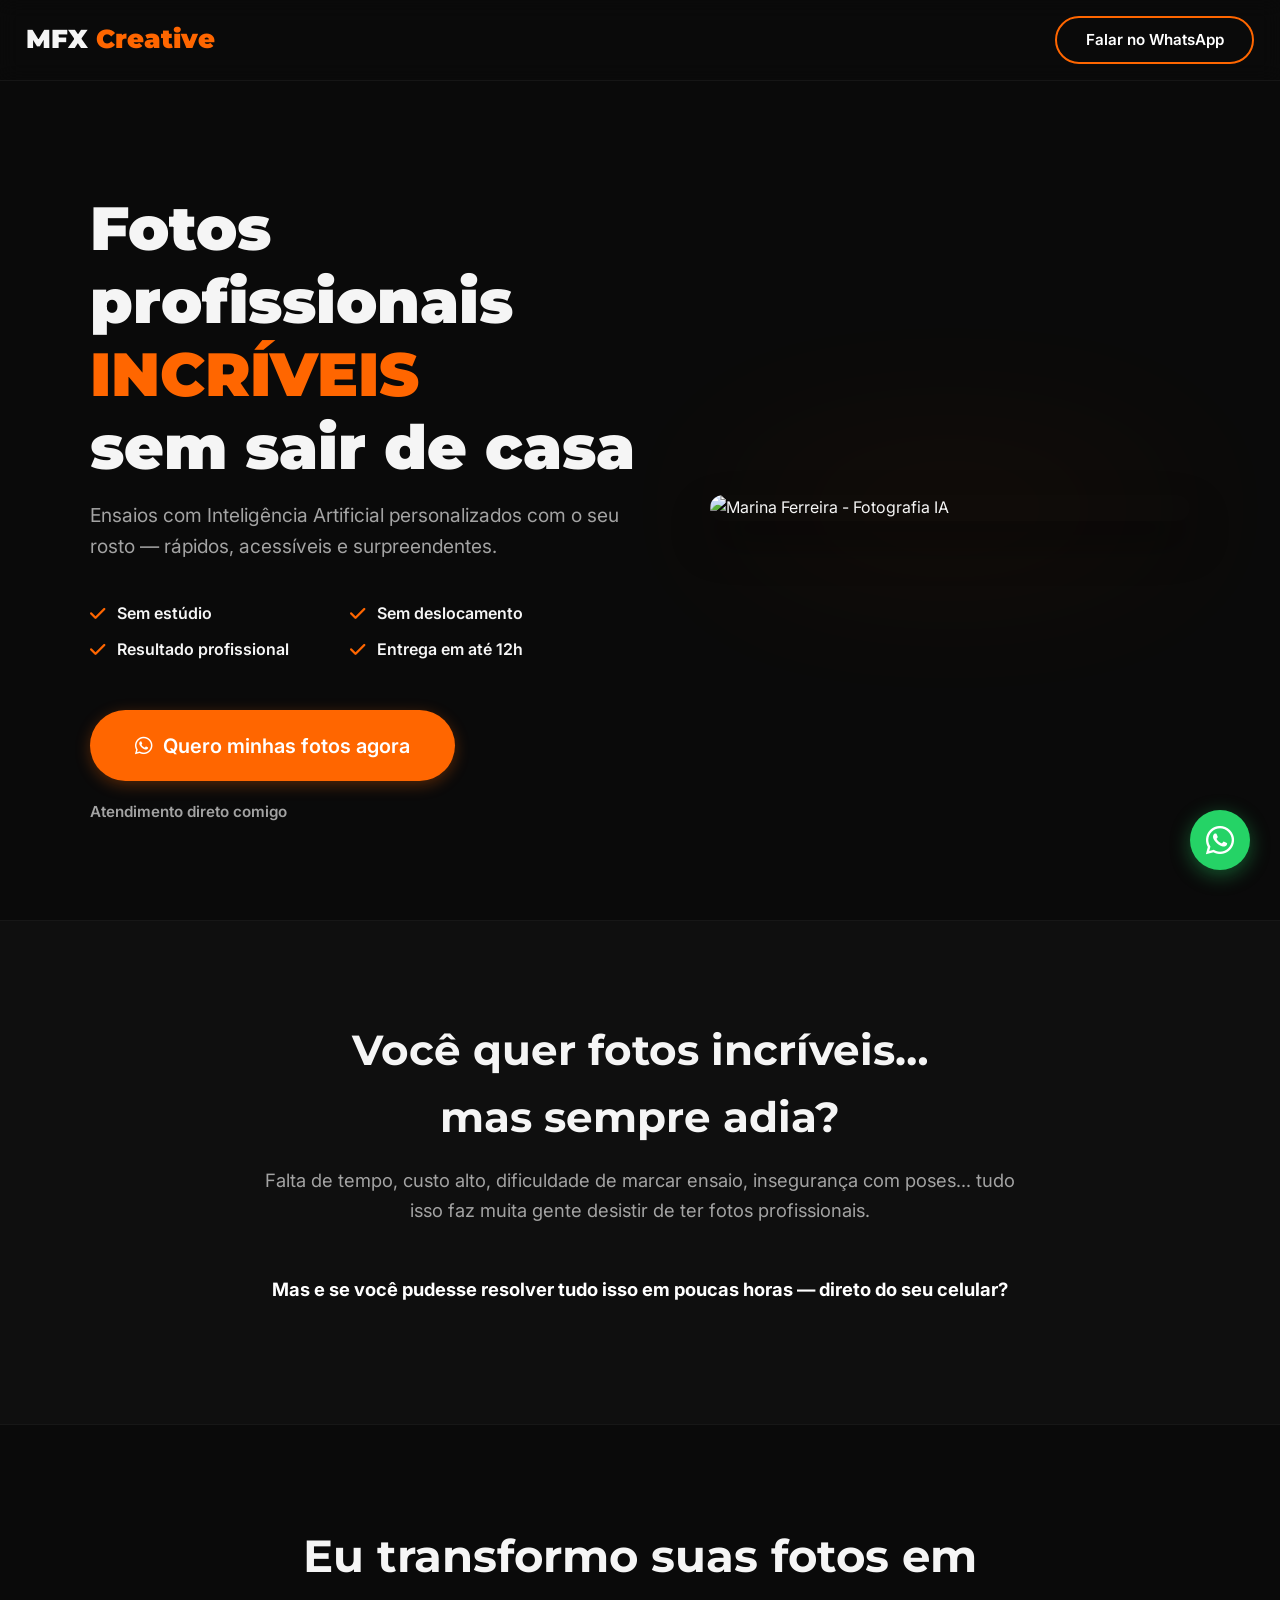
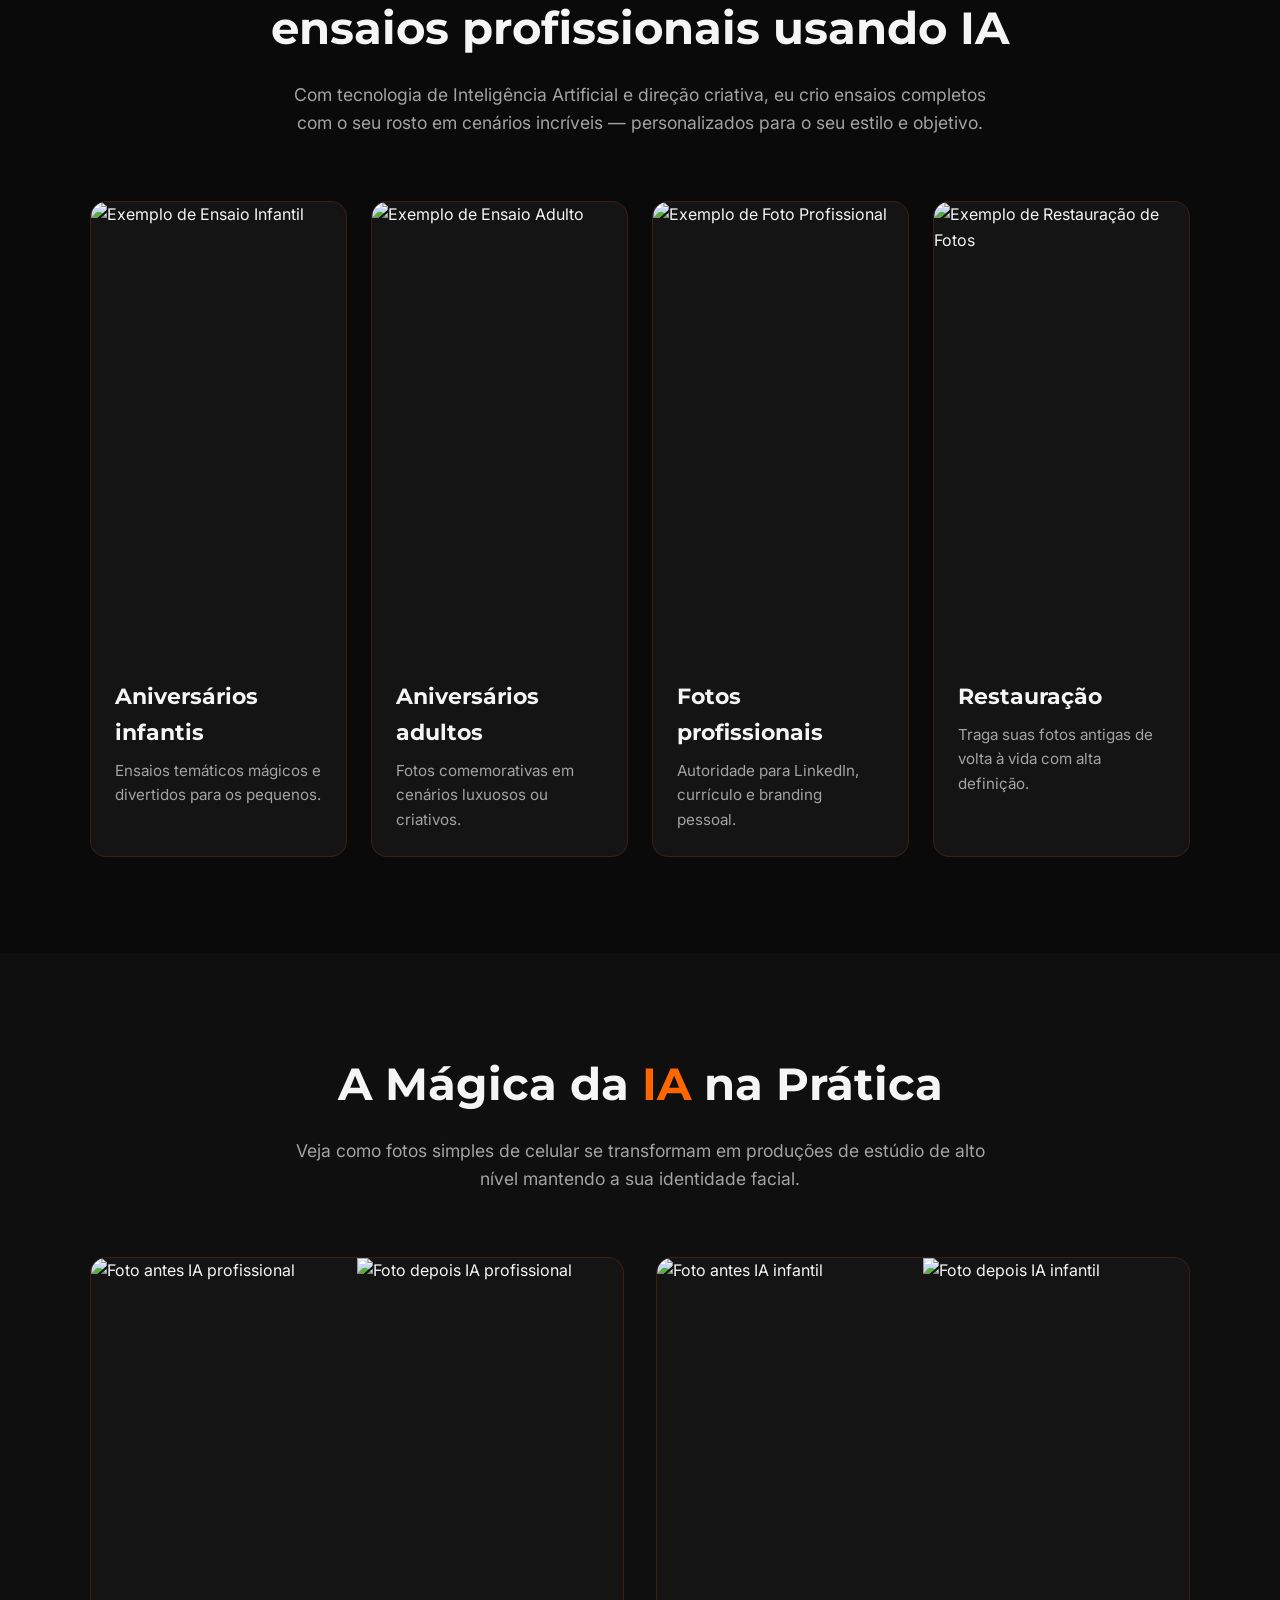
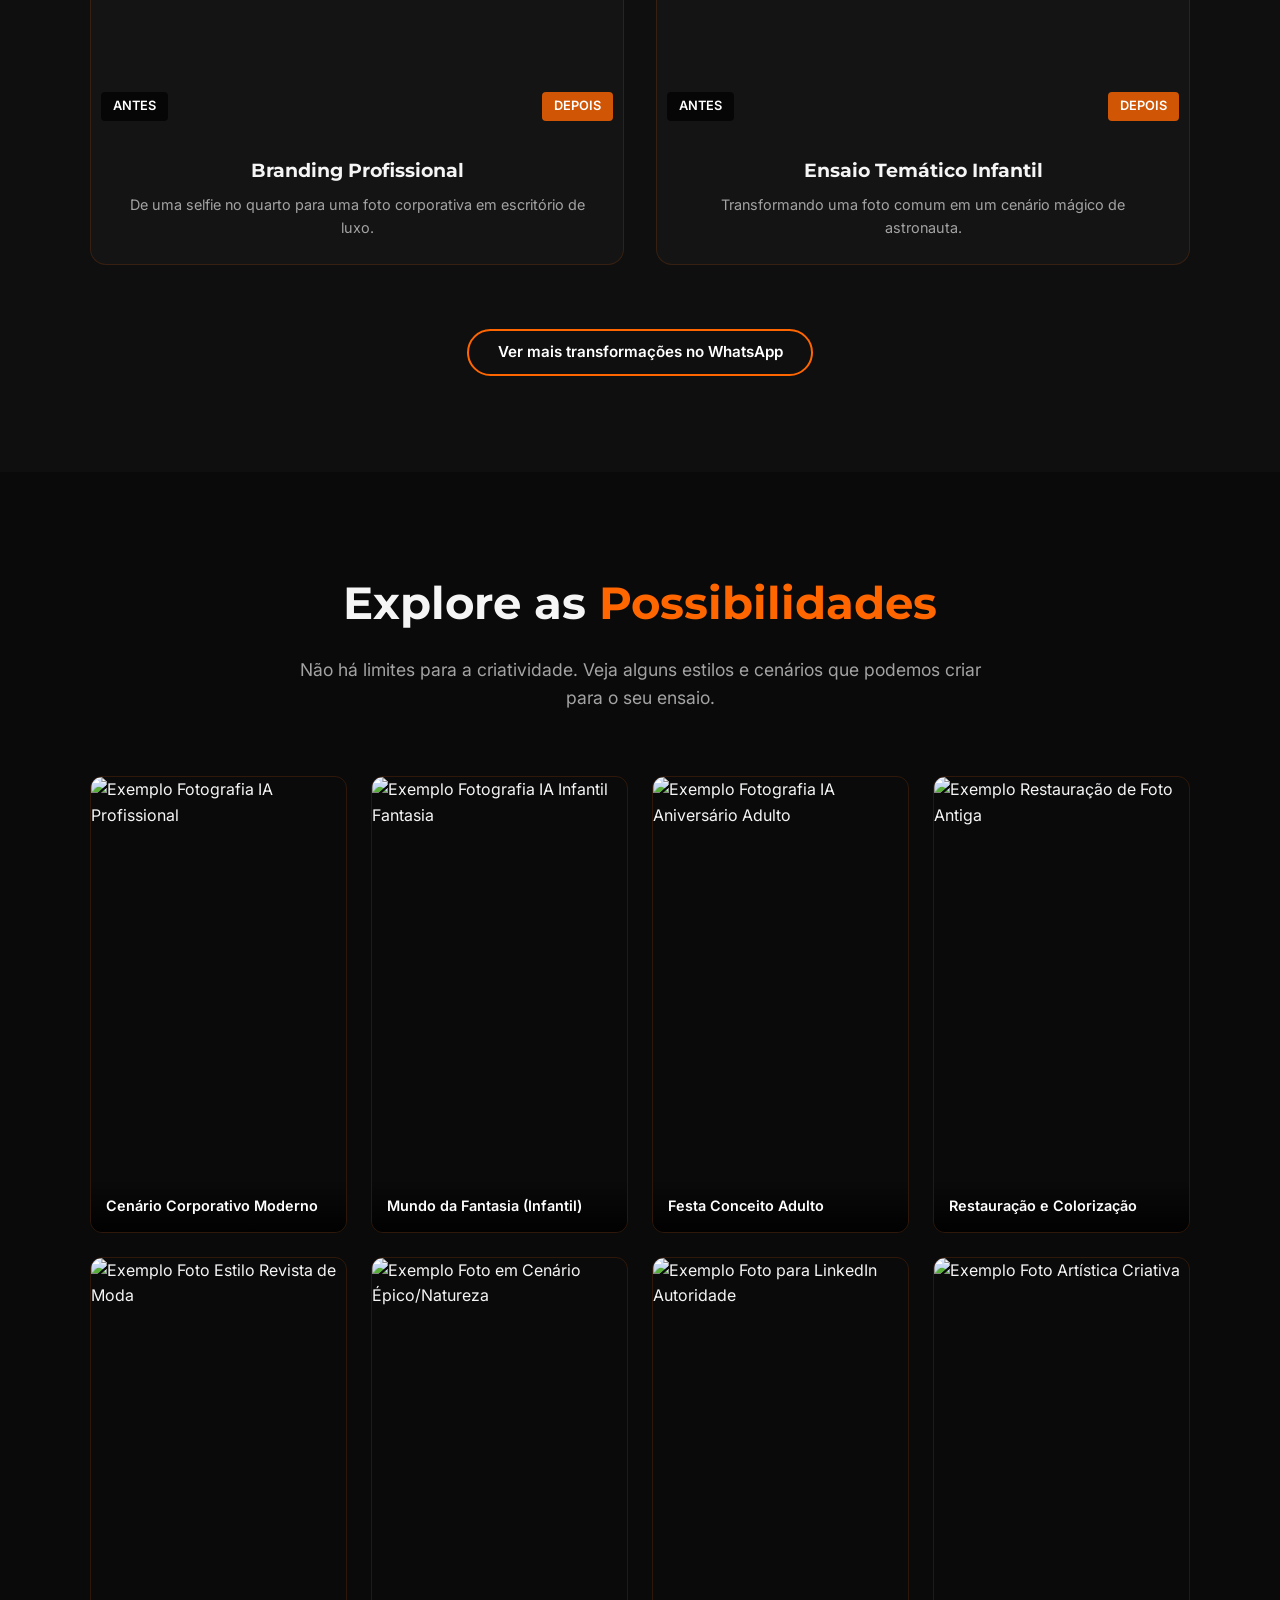
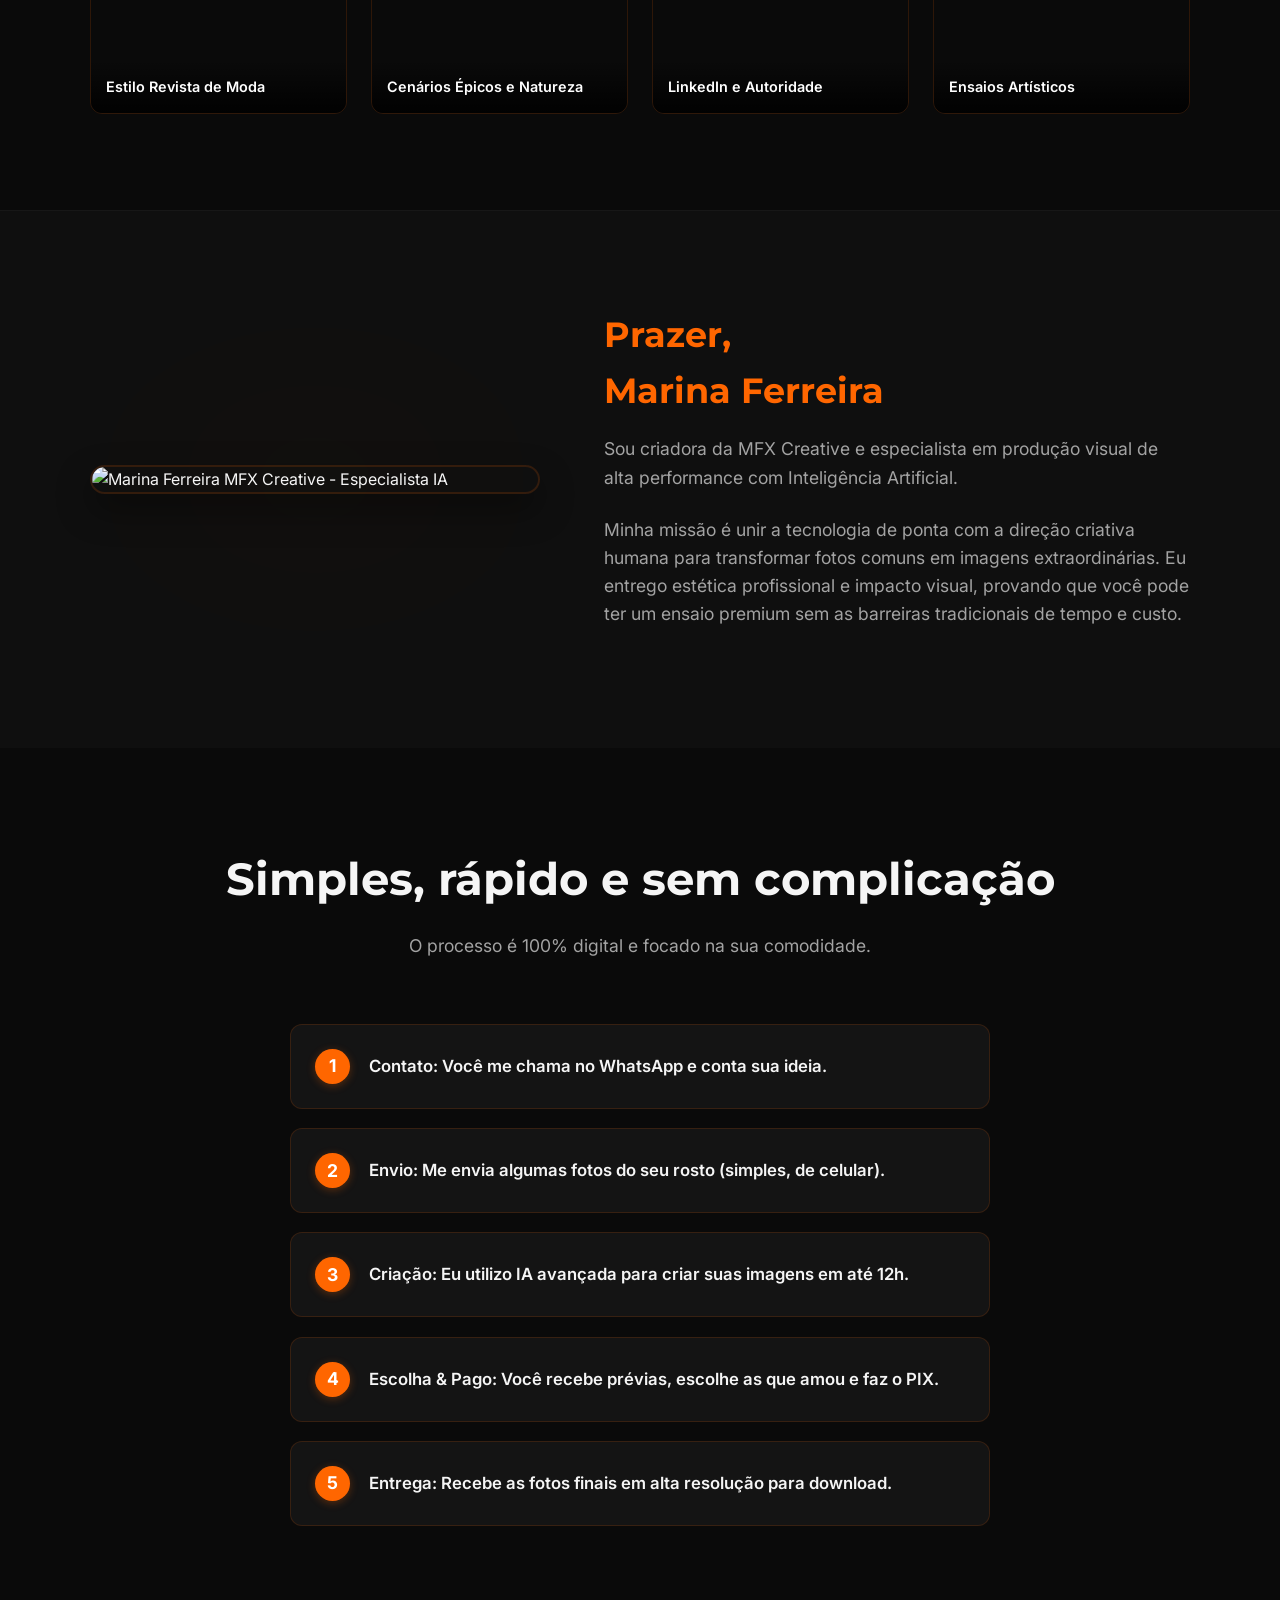
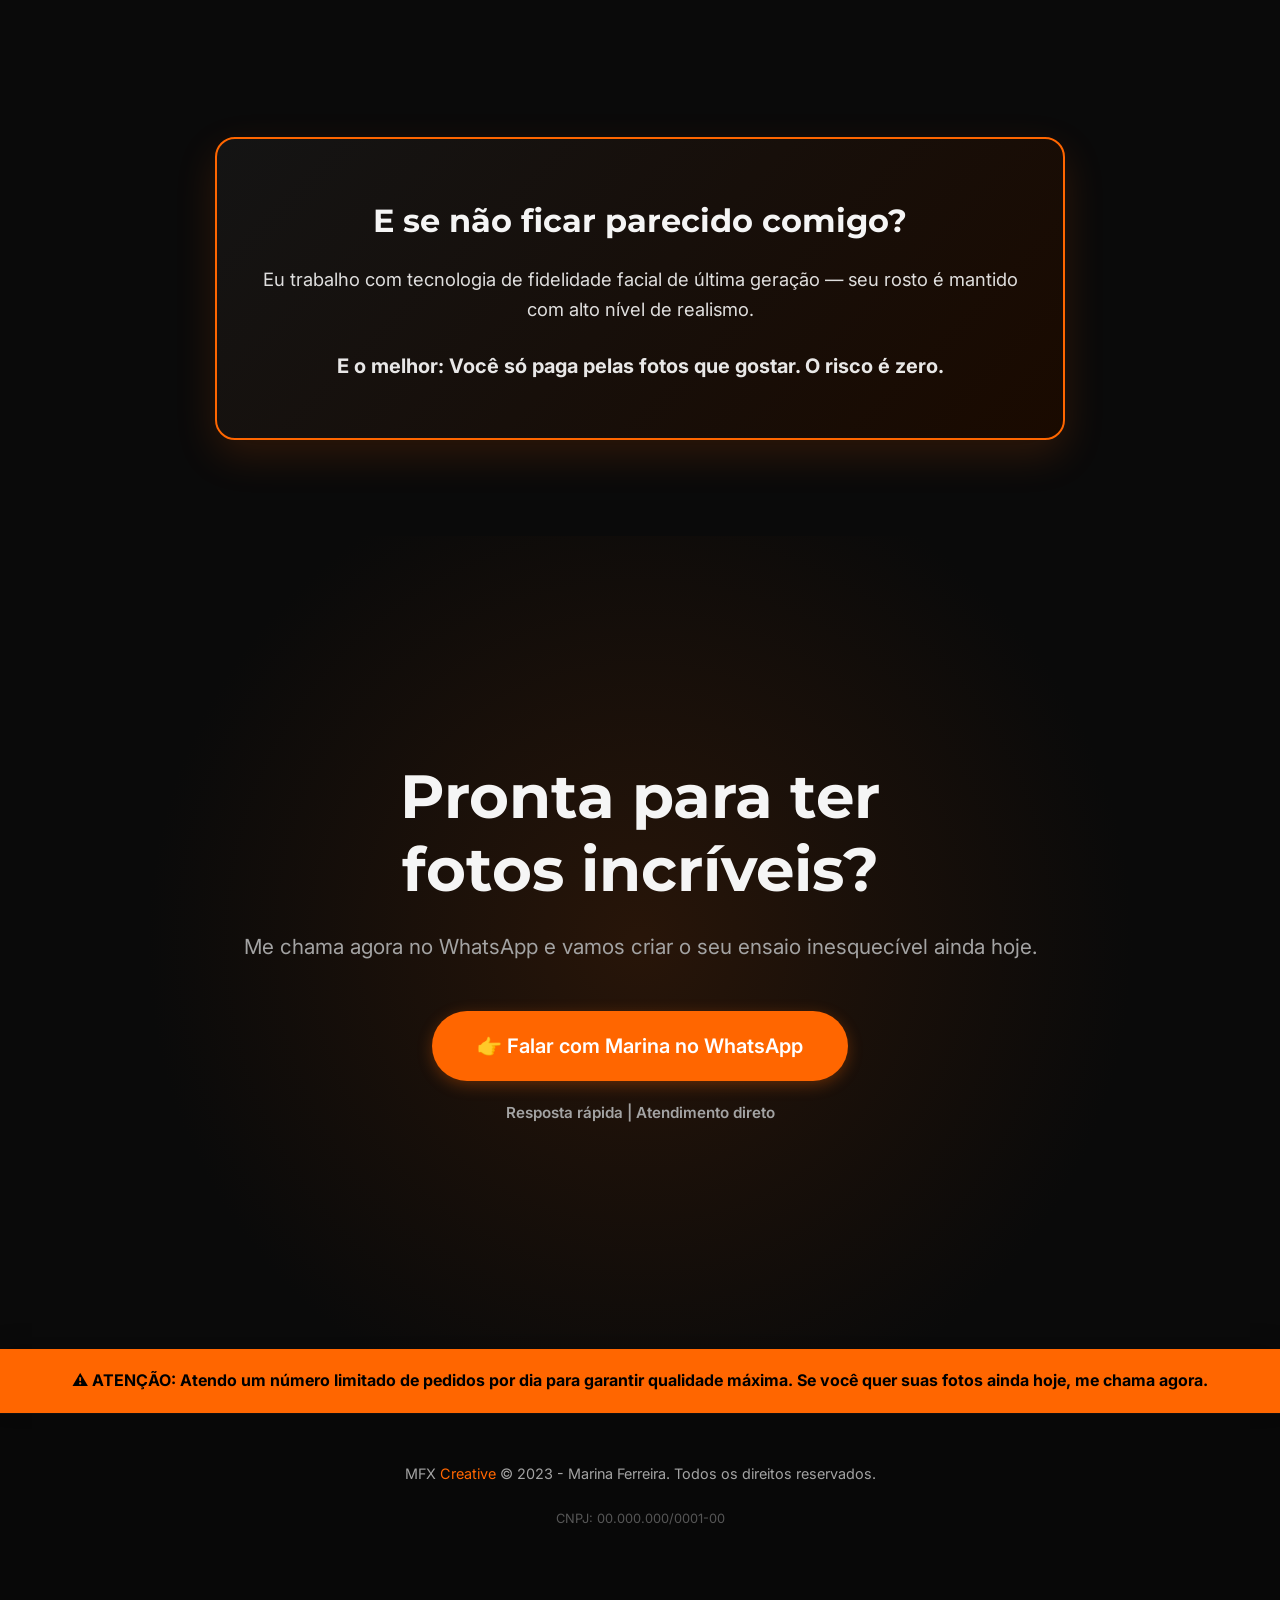
==== index.html @ 7701c1e5 "Primeira versão do site" ====
<!DOCTYPE html>
<html lang="pt-BR">
<head>
    <meta charset="UTF-8">
    <meta name="viewport" content="width=device-width, initial-scale=1.0">
    <title>Fotografia com IA | Marina Ferreira - MFX Creative</title>
    
    <link rel="preconnect" href="https://fonts.googleapis.com">
    <link rel="preconnect" href="https://fonts.gstatic.com" crossorigin>
    <link href="https://fonts.googleapis.com/css2?family=Inter:wght@300;400;600&family=Montserrat:wght@700;900&display=swap" rel="stylesheet">
    
    <link rel="stylesheet" href="https://cdnjs.cloudflare.com/ajax/libs/font-awesome/6.4.0/css/all.min.css">

    <style>
        /* Variáveis de Cores e Estilo */
        :root {
            --bg-dark: #0a0a0a;
            --bg-card: #141414;
            --bg-card-hover: #1f1f1f;
            --accent-orange: #FF6600;
            --accent-hover: #ff8533;
            --text-light: #f5f5f5;
            --text-gray: #a3a3a3;
            --border-color: rgba(255, 102, 0, 0.15);
        }

        /* Reset Básico */
        * { margin: 0; padding: 0; box-sizing: border-box; outline: none; }
        html { scroll-behavior: smooth; }

        body {
            background-color: var(--bg-dark);
            color: var(--text-light);
            font-family: 'Inter', sans-serif;
            line-height: 1.6;
            overflow-x: hidden;
        }

        h1, h2, h3, h4 { font-family: 'Montserrat', sans-serif; margin-bottom: 1rem; font-weight: 700; }
        p { color: var(--text-gray); margin-bottom: 1.5rem; }
        .highlight { color: var(--accent-orange); }

        /* Container padrão */
        .container {
            width: 90%;
            max-width: 1100px;
            margin: 0 auto;
            padding: 5rem 0;
        }

        /* Botões */
        .btn {
            display: inline-flex; align-items: center; justify-content: center; gap: 10px;
            background-color: var(--accent-orange); color: #fff;
            padding: 1rem 2.2rem; border-radius: 50px;
            text-decoration: none; font-weight: 600; font-size: 1.1rem;
            transition: all 0.3s ease;
            box-shadow: 0 4px 15px rgba(255, 102, 0, 0.3);
            border: none; cursor: pointer;
        }

        .btn:hover {
            background-color: var(--accent-hover);
            box-shadow: 0 6px 20px rgba(255, 102, 0, 0.5);
            transform: translateY(-2px);
        }

        .btn-large { font-size: 1.25rem; padding: 1.2rem 2.8rem; width: auto; }

        .btn-outline {
            background-color: transparent; border: 2px solid var(--accent-orange);
            box-shadow: none; padding: 0.6rem 1.8rem; font-size: 0.95rem;
        }

        .btn-outline:hover { background-color: var(--accent-orange); box-shadow: 0 4px 15px rgba(255, 102, 0, 0.3); }

        /* Header / Nav */
        header {
            position: fixed; top: 0; width: 100%;
            background: rgba(10, 10, 10, 0.9); backdrop-filter: blur(10px);
            z-index: 1000; border-bottom: 1px solid rgba(255, 255, 255, 0.05);
        }

        .navbar {
            display: flex; justify-content: space-between; align-items: center;
            padding: 1rem 5%; max-width: 1300px; margin: 0 auto;
        }

        .logo {
            font-family: 'Montserrat', sans-serif; font-weight: 900; font-size: 1.6rem;
            color: var(--text-light); text-decoration: none;
        }

        /* Helper Classes */
        .text-center { text-align: center; }
        .section-title { font-size: 2.2rem; text-align: center; margin-bottom: 1rem; }
        .section-subtitle { text-align: center; max-width: 700px; margin: 0 auto 4rem auto; font-size: 1.1rem; }

        /* ========== Seção 1: Hero ========== */
        .hero {
            padding-top: 10rem; padding-bottom: 8rem;
            display: flex; flex-direction: column; gap: 3rem; align-items: center;
        }

        .hero-text { text-align: center; }
        .hero-text h1 { font-size: 2.8rem; line-height: 1.2; font-weight: 900; }
        .hero-text p { font-size: 1.2rem; margin-bottom: 2.5rem; max-width: 800px; margin-left: auto; margin-right: auto;}

        .hero-bullets {
            list-style: none; margin-bottom: 3rem; text-align: left;
            display: grid; grid-template-columns: repeat(2, 1fr); gap: 10px 20px;
            max-width: 500px; margin-left: auto; margin-right: auto;
        }
        .hero-bullets li { font-weight: 600; font-size: 1rem; color: var(--text-light); display: flex; align-items: center; }
        .hero-bullets i { color: var(--accent-orange); margin-right: 12px; font-size: 1.1rem; }

        .hero-image { position: relative; width: 100%; max-width: 420px; }
        .hero-image .circle-glow {
            position: absolute; top: 50%; left: 50%; transform: translate(-50%, -50%);
            width: 100%; height: 100%; background: var(--accent-orange);
            border-radius: 50%; filter: blur(90px); opacity: 0.25; z-index: -1;
        }
        .hero-image img { width: 100%; border-radius: 24px; display: block; box-shadow: 0 20px 40px rgba(0,0,0,0.4); }

        /* ========== Seção 2: Problema ========== */
        .problem { background-color: #0f0f0f; border-top: 1px solid rgba(255,255,255,0.03); border-bottom: 1px solid rgba(255,255,255,0.03); }
        .problem-content { max-width: 750px; text-align: center; margin: 0 auto; }
        .problem h2 { font-size: 2.2rem; }
        .problem p { font-size: 1.15rem; color: var(--text-gray); }

        /* ========== Seção 3: Solução (Grid de Serviços COM FOTOS 9:16) ========== */
        .services-grid { display: grid; grid-template-columns: 1fr; gap: 1.5rem; }
        .card {
            background-color: var(--bg-card); border-radius: 16px;
            border: 1px solid var(--border-color); transition: all 0.3s ease;
            overflow: hidden; 
            display: flex; flex-direction: column; text-align: left;
        }
        .card:hover { border-color: var(--accent-orange); transform: translateY(-5px); background-color: var(--bg-card-hover); box-shadow: 0 10px 30px rgba(0,0,0,0.5); }
        
        /* AQUI FOI APLICADO O 9:16 NA SEÇÃO DE SERVIÇOS */
        .card-img { width: 100%; aspect-ratio: 9 / 16; overflow: hidden; }
        .card-img img { width: 100%; height: 100%; object-fit: cover; transition: transform 0.4s ease; display: block; }
        .card:hover .card-img img { transform: scale(1.05); } 
        
        .card-content { padding: 1.5rem; flex-grow: 1; display: flex; flex-direction: column; }
        .card-content h3 { font-size: 1.4rem; margin-bottom: 0.5rem; }
        .card-content p { font-size: 0.95rem; margin-bottom: 0; color: var(--text-gray); }

        /* ========== NOVA DOBRA: Antes e Depois (Transformações) ========== */
        .transformations { background-color: #0f0f0f; }
        .comparison-container {
            display: grid; grid-template-columns: 1fr; gap: 2rem; margin-bottom: 4rem;
        }
        .comparison-item {
            background: var(--bg-card); border-radius: 16px; border: 1px solid var(--border-color);
            overflow: hidden; display: flex; flex-direction: column;
        }
        .comparison-images { display: flex; width: 100%; position: relative; }
        
        /* AQUI FOI APLICADO O 9:16 NO ANTES E DEPOIS */
        .comp-img { width: 50%; position: relative; overflow: hidden; aspect-ratio: 9 / 16; }
        .comp-img img { width: 100%; height: 100%; display: block; object-fit: cover; }
        
        .comp-label {
            position: absolute; bottom: 10px; padding: 4px 12px;
            background: rgba(0,0,0,0.7); color: #fff; font-size: 0.8rem;
            font-weight: 600; border-radius: 4px; text-transform: uppercase;
        }
        .before-label { left: 10px; }
        .after-label { right: 10px; background: rgba(255, 102, 0, 0.8); }
        
        .comparison-text { padding: 1.5rem; text-align: center; }
        .comparison-text h4 { font-size: 1.2rem; margin-bottom: 0.5rem; color: var(--text-light); }
        .comparison-text p { font-size: 0.9rem; margin-bottom: 0; color: var(--text-gray); }

        /* ========== NOVA DOBRA: Galeria de Exemplos ========== */
        .gallery-grid {
            display: grid; grid-template-columns: repeat(2, 1fr); gap: 1rem;
        }
        /* AQUI FOI APLICADO O 9:16 NA GALERIA (TROQUEI DE 1/1 PARA 9/16) */
        .gallery-item {
            position: relative; border-radius: 12px; overflow: hidden;
            aspect-ratio: 9 / 16; border: 1px solid var(--border-color);
            cursor: pointer; transition: transform 0.3s ease;
        }
        .gallery-item:hover { transform: scale(1.03); z-index: 2; box-shadow: 0 10px 30px rgba(0,0,0,0.5); }
        .gallery-item img { width: 100%; height: 100%; object-fit: cover; transition: filter 0.3s ease; }
        .gallery-item:hover img { filter: brightness(1.1); }
        
        .gallery-desc {
            position: absolute; bottom: 0; left: 0; width: 100%;
            padding: 15px; background: linear-gradient(to top, rgba(0,0,0,0.9), transparent);
            color: #fff; font-size: 0.9rem; font-weight: 600;
        }

        /* ========== Seção 4: Apresentação (SOBRE) MODIFICADA ========== */
        .about { background-color: #0f0f0f; border-top: 1px solid rgba(255,255,255,0.03); }
        .about-content {
            display: flex; flex-direction: column; gap: 3rem; align-items: center;
        }
        .about-image { position: relative; width: 100%; max-width: 450px; }
        
        .about-image img {
            width: 100%; border-radius: 20px; display: block;
            border: 2px solid var(--border-color);
            box-shadow: 0 15px 35px rgba(0,0,0,0.4);
        }
        
        .about-image::after {
            content: ''; position: absolute; top: 50%; left: 50%; transform: translate(-50%, -50%);
            width: 80%; height: 80%; background: var(--accent-orange);
            border-radius: 50%; filter: blur(100px); opacity: 0.15; z-index: -1;
        }

        .about-text { text-align: center; }
        .about-text h2 { color: var(--accent-orange); font-size: 2.2rem; }
        .about-text p { font-size: 1.1rem; }

        /* ========== Seção 5: Como Funciona ========== */
        .steps { list-style: none; margin-top: 2rem; max-width: 700px; margin-left: auto; margin-right: auto; text-align: left;}
        .steps li {
            background-color: var(--bg-card); margin-bottom: 1.2rem; padding: 1.5rem;
            border-radius: 12px; display: flex; align-items: center; gap: 1.2rem;
            font-weight: 600; font-size: 1.05rem; border: 1px solid var(--border-color);
            transition: transform 0.2s ease;
        }
        .steps li:hover { transform: translateX(5px); border-color: rgba(255,102,0,0.3); }
        .steps li span {
            background: var(--accent-orange); color: white;
            width: 35px; height: 35px; min-width: 35px; display: flex; align-items: center; justify-content: center;
            border-radius: 50%; font-weight: bold; font-size: 1.1rem; box-shadow: 0 2px 8px rgba(255,102,0,0.3);
        }

        /* ========== Seção 6: Quebra de Objeção ========== */
        .guarantee-wrapper { padding: 2rem 0; }
        .guarantee {
            background: linear-gradient(135deg, var(--bg-card) 0%, #1a0a00 100%);
            border: 2px solid var(--accent-orange); padding: 3.5rem 2.5rem;
            border-radius: 20px; text-align: center; max-width: 850px; margin: 0 auto;
            box-shadow: 0 15px 40px rgba(255, 102, 0, 0.15);
        }
        .guarantee h3 { font-size: 2rem; margin-bottom: 1.2rem; }
        .guarantee p { font-size: 1.15rem; color: var(--text-light); opacity: 0.9; margin-bottom: 0; }

        /* ========== Seção 7: CTA Final ========== */
        .final-cta {
            text-align: center; padding: 8rem 0;
            background: radial-gradient(circle at center, rgba(255,102,0,0.12) 0%, var(--bg-dark) 65%);
        }
        .final-cta h2 { font-size: 3rem; line-height: 1.2; margin-bottom: 1.5rem; }
        .final-cta p { font-size: 1.3rem; margin-bottom: 3rem; color: var(--text-gray); }
        .subtext-cta { display: block; margin-top: 1.2rem; color: var(--text-gray); font-size: 0.95rem; font-weight: 600; }

        /* ========== Seção 8: Urgência ========== */
        .urgency {
            background-color: var(--accent-orange); color: #000;
            text-align: center; padding: 1.2rem; font-weight: 700; font-size: 1rem;
            position: relative; z-index: 10; box-shadow: 0 -5px 20px rgba(0,0,0,0.2);
        }

        /* ========== Footer ========== */
        footer {
            text-align: center; padding: 3rem; color: var(--text-gray);
            font-size: 0.9rem; border-top: 1px solid rgba(255,255,255,0.03);
            background-color: #080808;
        }

        /* ========== WhatsApp Flutuante ========== */
        .whatsapp-float {
            position: fixed; width: 60px; height: 60px; bottom: 30px; right: 30px;
            background-color: #25d366; color: #FFF; border-radius: 50px;
            text-align: center; font-size: 32px; box-shadow: 0 5px 20px rgba(37, 211, 102, 0.4);
            z-index: 999; display: flex; align-items: center; justify-content: center;
            text-decoration: none; transition: all 0.3s ease;
        }
        .whatsapp-float:hover { transform: scale(1.1) rotate(5deg); background-color: #22bf5b; }

        /* ========== Animações (Scroll) ========== */
        .fade-in { opacity: 0; transform: translateY(30px); transition: opacity 0.8s ease, transform 0.8s ease; }
        .fade-in.visible { opacity: 1; transform: translateY(0); }

        /* ==============================
           RESPONSIVIDADE (MEDIA QUERIES)
           ============================== */
        
        @media (min-width: 768px) {
            .container { padding: 6rem 0; }
            .section-title { font-size: 2.8rem; }
            .hero { flex-direction: row; text-align: left; gap: 4rem; padding-top: 12rem; }
            .hero-text { text-align: left; flex: 1; }
            .hero-text h1 { font-size: 3.8rem; }
            .hero-bullets { margin-left: 0; justify-content: flex-start; }
            .hero-image { flex: 1; max-width: 480px; }
            .problem h2 { font-size: 2.6rem; }
            
            /* Grid ajusta para não ficar gigante no desktop */
            .services-grid { grid-template-columns: repeat(2, 1fr); gap: 2rem; }
            .comparison-container { grid-template-columns: repeat(2, 1fr); }
            
            .gallery-grid { grid-template-columns: repeat(4, 1fr); gap: 1.5rem; }
            .about-content { flex-direction: row; text-align: left; gap: 4rem; }
            .about-image { flex: 1; }
            .about-text { flex: 1.2; text-align: left;}
            .final-cta h2 { font-size: 3.8rem; }
        }

        @media (min-width: 1024px) {
            .navbar { padding: 1rem 2%; }
            .services-grid { grid-template-columns: repeat(4, 1fr); gap: 1.5rem; }
        }
    </style>
</head>
<body>

    <header>
        <div class="navbar">
            <a href="#" class="logo">MFX <span class="highlight">Creative</span></a>
            <a href="https://wa.me/5534984187265?text=Oi%20Marina,%20vi%20sua%20página%20e%20quero%20saber%20mais%20sobre%20as%20fotos%20com%20IA!" target="_blank" class="btn btn-outline">Falar no WhatsApp</a>
        </div>
    </header>

    <section class="container hero fade-in">
        <div class="hero-text">
            <h1>Fotos profissionais <span class="highlight">INCRÍVEIS</span><br> sem sair de casa</h1>
            <p>Ensaios com Inteligência Artificial personalizados com o seu rosto — rápidos, acessíveis e surpreendentes.</p>
            <ul class="hero-bullets">
                <li><i class="fa-solid fa-check"></i> Sem estúdio</li>
                <li><i class="fa-solid fa-check"></i> Sem deslocamento</li>
                <li><i class="fa-solid fa-check"></i> Resultado profissional</li>
                <li><i class="fa-solid fa-check"></i> Entrega em até 12h</li>
            </ul>
            <a href="https://wa.me/5534984187265?text=Oi%20Marina,%20vi%20sua%20página%20e%20quero%20minhas%20fotos%20agora!" target="_blank" class="btn btn-large btn-hero">
                <i class="fa-brands fa-whatsapp"></i> Quero minhas fotos agora
            </a>
            <span class="subtext-cta">Atendimento direto comigo</span>
        </div>
        <div class="hero-image">
            <div class="circle-glow"></div>
            <img src="C:\Users\mafer\OneDrive\Documentos\mfxcreativee\assets\images\hf_20260305_194052_c094a9b4-3aef-4dd9-8b37-e10cc59bb0af.png" alt="Marina Ferreira - Fotografia IA">
        </div>
    </section>

    <section class="problem">
        <div class="container problem-content fade-in">
            <h2>Você quer fotos incríveis…<br> mas sempre adia?</h2>
            <p>Falta de tempo, custo alto, dificuldade de marcar ensaio, insegurança com poses… tudo isso faz muita gente desistir de ter fotos profissionais.</p>
            <br>
            <p><strong style="color: white;">Mas e se você pudesse resolver tudo isso em poucas horas — direto do seu celular?</strong></p>
        </div>
    </section>

    <section class="container fade-in text-center">
        <h2 class="section-title">Eu transformo suas fotos em<br> ensaios profissionais usando IA</h2>
        <p class="section-subtitle">Com tecnologia de Inteligência Artificial e direção criativa, eu crio ensaios completos com o seu rosto em cenários incríveis — personalizados para o seu estilo e objetivo.</p>
        
        <div class="services-grid">
            <div class="card">
                <div class="card-img">
                    <img src="C:\Users\mafer\OneDrive\Documentos\mfxcreativee\assets\images\hf_20260223_162113_4d4a3b14-ebbf-4306-a676-aa3a521dc9c4.jpeg" alt="Exemplo de Ensaio Infantil">
                </div>
                <div class="card-content">
                    <h3>Aniversários infantis</h3>
                    <p>Ensaios temáticos mágicos e divertidos para os pequenos.</p>
                </div>
            </div>
            
            <div class="card">
                <div class="card-img">
                    <img src="C:\Users\mafer\OneDrive\Documentos\mfxcreativee\assets\images\hf_20260216_131849_d8bd5e26-fa68-4cb7-95e1-bcc71e66e600.png" alt="Exemplo de Ensaio Adulto">
                </div>
                <div class="card-content">
                    <h3>Aniversários adultos</h3>
                    <p>Fotos comemorativas em cenários luxuosos ou criativos.</p>
                </div>
            </div>

            <div class="card">
                <div class="card-img">
                    <img src="C:\Users\mafer\OneDrive\Documentos\mfxcreativeezassets\images\25809778-03b2-459e-aba7-792c5b0d0d1b.png" alt="Exemplo de Foto Profissional">
                </div>
                <div class="card-content">
                    <h3>Fotos profissionais</h3>
                    <p>Autoridade para LinkedIn, currículo e branding pessoal.</p>
                </div>
            </div>

            <div class="card">
                <div class="card-img">
                    <img src="C:\Users\mafer\OneDrive\Documentos\mfxcreativee\assets\images\hf_20260328_134653_4864f538-4b69-4f98-b456-41b30728576b.png" alt="Exemplo de Restauração de Fotos">
                </div>
                <div class="card-content">
                    <h3>Restauração</h3>
                    <p>Traga suas fotos antigas de volta à vida com alta definição.</p>
                </div>
            </div>
        </div>
    </section>

    <section class="transformations">
        <div class="container fade-in">
            <h2 class="section-title">A Mágica da <span class="highlight">IA</span> na Prática</h2>
            <p class="section-subtitle">Veja como fotos simples de celular se transformam em produções de estúdio de alto nível mantendo a sua identidade facial.</p>

            <div class="comparison-container">
                <div class="comparison-item">
                    <div class="comparison-images">
                        <div class="comp-img">
                            <img src="C:\Users\mafer\OneDrive\Documentos\mfxcreativee\assets\images\WhatsApp Image 2026-01-06 at 09.33.51.jpeg" alt="Foto antes IA profissional">
                            <span class="comp-label before-label">Antes</span>
                        </div>
                        <div class="comp-img">
                            <img src="C:\Users\mafer\OneDrive\Documentos\mfxcreativee\assets\images\ChatGPT Image 6_02_2026, 18_31_14.png" alt="Foto depois IA profissional">
                            <span class="comp-label after-label">Depois</span>
                        </div>
                    </div>
                    <div class="comparison-text">
                        <h4>Branding Profissional</h4>
                        <p>De uma selfie no quarto para uma foto corporativa em escritório de luxo.</p>
                    </div>
                </div>

                <div class="comparison-item">
                    <div class="comparison-images">
                        <div class="comp-img">
                            <img src="C:\Users\mafer\OneDrive\Documentos\mfxcreativee\assets\images\WhatsApp Image 2026-02-25 at 11.29.25.jpeg" alt="Foto antes IA infantil">
                            <span class="comp-label before-label">Antes</span>
                        </div>
                        <div class="comp-img">
                            <img src="C:\Users\mafer\OneDrive\Documentos\mfxcreativee\assets\images\hf_20260225_133921_de5cf813-29a9-4da1-9fbc-3dfb66c0d5e5.jpeg" alt="Foto depois IA infantil">
                            <span class="comp-label after-label">Depois</span>
                        </div>
                    </div>
                    <div class="comparison-text">
                        <h4>Ensaio Temático Infantil</h4>
                        <p>Transformando uma foto comum em um cenário mágico de astronauta.</p>
                    </div>
                </div>
            </div>

            <div class="text-center">
                <a href="https://wa.me/5534984187265?text=Oi%20Marina,%20quero%20ver%20mais%20exemplos!" target="_blank" class="btn btn-outline">
                    Ver mais transformações no WhatsApp
                </a>
            </div>
        </div>
    </section>

    <section class="gallery">
        <div class="container fade-in">
            <h2 class="section-title">Explore as <span class="highlight">Possibilidades</span></h2>
            <p class="section-subtitle">Não há limites para a criatividade. Veja alguns estilos e cenários que podemos criar para o seu ensaio.</p>

            <div class="gallery-grid">
                <div class="gallery-item">
                    <img src="C:\Users\mafer\OneDrive\Documentos\mfxcreativee\assets\images\hf_20260211_210024_9b13fa86-46ad-4605-a826-61de135894a2.jpeg" alt="Exemplo Fotografia IA Profissional">
                    <div class="gallery-desc">Cenário Corporativo Moderno</div>
                </div>
                <div class="gallery-item">
                    <img src="C:\Users\mafer\OneDrive\Documentos\mfxcreativee\assets\images\hf_20260328_111710_5382f0c3-4660-4333-9204-129ea9d5c101.png" alt="Exemplo Fotografia IA Infantil Fantasia">
                    <div class="gallery-desc">Mundo da Fantasia (Infantil)</div>
                </div>
                <div class="gallery-item">
                    <img src="C:\Users\mafer\OneDrive\Documentos\mfxcreativee\assets\images\hf_20260213_221931_cc6157ff-0544-4710-8326-7da44aa6cbec.png" alt="Exemplo Fotografia IA Aniversário Adulto">
                    <div class="gallery-desc">Festa Conceito Adulto</div>
                </div>
                <div class="gallery-item">
                    <img src="C:\Users\mafer\OneDrive\Documentos\mfxcreativee\assets\images\hf_20260328_134813_2b5614a5-dfec-4505-b767-dd51c6b6f08a.png" alt="Exemplo Restauração de Foto Antiga">
                    <div class="gallery-desc">Restauração e Colorização</div>
                </div>
                 <div class="gallery-item">
                    <img src="C:\Users\mafer\OneDrive\Documentos\mfxcreativee\assets\images\hf_20260328_165247_f6ac2e9d-c811-404e-bf94-8ca3cfcd4c41.png" alt="Exemplo Foto Estilo Revista de Moda">
                    <div class="gallery-desc">Estilo Revista de Moda</div>
                </div>
                <div class="gallery-item">
                    <img src="C:\Users\mafer\OneDrive\Documentos\mfxcreativee\assets\images\hf_20260308_214032_0a2d65d6-2b15-4bff-84b6-f82fac6ff44b (1).jpeg" alt="Exemplo Foto em Cenário Épico/Natureza">
                    <div class="gallery-desc">Cenários Épicos e Natureza</div>
                </div>
                 <div class="gallery-item">
                    <img src="C:\Users\mafer\OneDrive\Documentos\mfxcreativee\assets\images\hf_20260211_210315_f079bbcc-d77a-453d-aa52-eb8b1bbf7fb8.jpeg" alt="Exemplo Foto para LinkedIn Autoridade">
                    <div class="gallery-desc">LinkedIn e Autoridade</div>
                </div>
                <div class="gallery-item">
                    <img src="C:\Users\mafer\OneDrive\Documentos\mfxcreativee\assets\images\hf_20260209_212554_c433dea5-c1c7-40fd-a68d-cacd517e6236 (1).png" alt="Exemplo Foto Artística Criativa">
                    <div class="gallery-desc">Ensaios Artísticos</div>
                </div>
            </div>
        </div>
    </section>

    <section class="about">
        <div class="container fade-in">
            <div class="about-content">
                <div class="about-image">
                    <img src="C:\Users\mafer\OneDrive\Documentos\mfxcreativee\assets\images\Workana Perfil 1.png" alt="Marina Ferreira MFX Creative - Especialista IA">
                </div>
                <div class="about-text">
                    <h2>Prazer,<br>Marina Ferreira</h2>
                    <p>Sou criadora da MFX Creative e especialista em produção visual de alta performance com Inteligência Artificial.</p>
                    <p>Minha missão é unir a tecnologia de ponta com a direção criativa humana para transformar fotos comuns em imagens extraordinárias. Eu entrego estética profissional e impacto visual, provando que você pode ter um ensaio premium sem as barreiras tradicionais de tempo e custo.</p>
                </div>
            </div>
        </div>
    </section>

    <section class="container fade-in text-center">
        <h2 class="section-title">Simples, rápido e sem complicação</h2>
        <p class="section-subtitle">O processo é 100% digital e focado na sua comodidade.</p>
        <ul class="steps">
            <li><span>1</span> Contato: Você me chama no WhatsApp e conta sua ideia.</li>
            <li><span>2</span> Envio: Me envia algumas fotos do seu rosto (simples, de celular).</li>
            <li><span>3</span> Criação: Eu utilizo IA avançada para criar suas imagens em até 12h.</li>
            <li><span>4</span> Escolha & Pago: Você recebe prévias, escolhe as que amou e faz o PIX.</li>
            <li><span>5</span> Entrega: Recebe as fotos finais em alta resolução para download.</li>
        </ul>
    </section>

    <section class="container guarantee-wrapper fade-in">
        <div class="guarantee">
            <h3>E se não ficar parecido comigo?</h3>
            <p>Eu trabalho com tecnologia de fidelidade facial de última geração — seu rosto é mantido com alto nível de realismo.</p>
            <br>
            <p><strong style="color: white; font-size: 1.25rem;">E o melhor: Você só paga pelas fotos que gostar. O risco é zero.</strong></p>
        </div>
    </section>

    <section class="final-cta fade-in">
        <div class="container">
            <h2>Pronta para ter<br> fotos incríveis?</h2>
            <p>Me chama agora no WhatsApp e vamos criar o seu ensaio inesquecível ainda hoje.</p>
            <a href="https://wa.me/5534984187265?text=Oi%20Marina,%20quero%20minhas%20fotos%20agora!" target="_blank" class="btn btn-large">
                👉 Falar com Marina no WhatsApp
            </a>
            <span class="subtext-cta">Resposta rápida | Atendimento direto</span>
        </div>
    </section>

    <section class="urgency">
        ⚠️ ATENÇÃO: Atendo um número limitado de pedidos por dia para garantir qualidade máxima. Se você quer suas fotos ainda hoje, me chama agora.
    </section>

    <footer>
        <p>MFX <span class="highlight">Creative</span> &copy; 2023 - Marina Ferreira. Todos os direitos reservados.</p>
        <p style="font-size: 0.8rem; margin-top: 10px; opacity: 0.5;">CNPJ: 00.000.000/0001-00</p>
    </footer>

    <a href="https://wa.me/5534984187265?text=Oi%20Marina,%20vi%20sua%20página%20e%20quero%20minhas%20fotos!" target="_blank" class="whatsapp-float">
        <i class="fa-brands fa-whatsapp"></i>
    </a>

    <script>
        document.addEventListener("DOMContentLoaded", function() {
            const faders = document.querySelectorAll('.fade-in');
            
            const appearOptions = {
                threshold: 0.1,
                rootMargin: "0px 0px -50px 0px"
            };

            const appearOnScroll = new IntersectionObserver(function(entries, observer) {
                entries.forEach(entry => {
                    if (!entry.isIntersecting) return;
                    entry.target.classList.add('visible');
                    observer.unobserve(entry.target);
                });
            }, appearOptions);

            faders.forEach(fader => {
                appearOnScroll.observe(fader);
            });
        });
    </script>
</body>
</html>
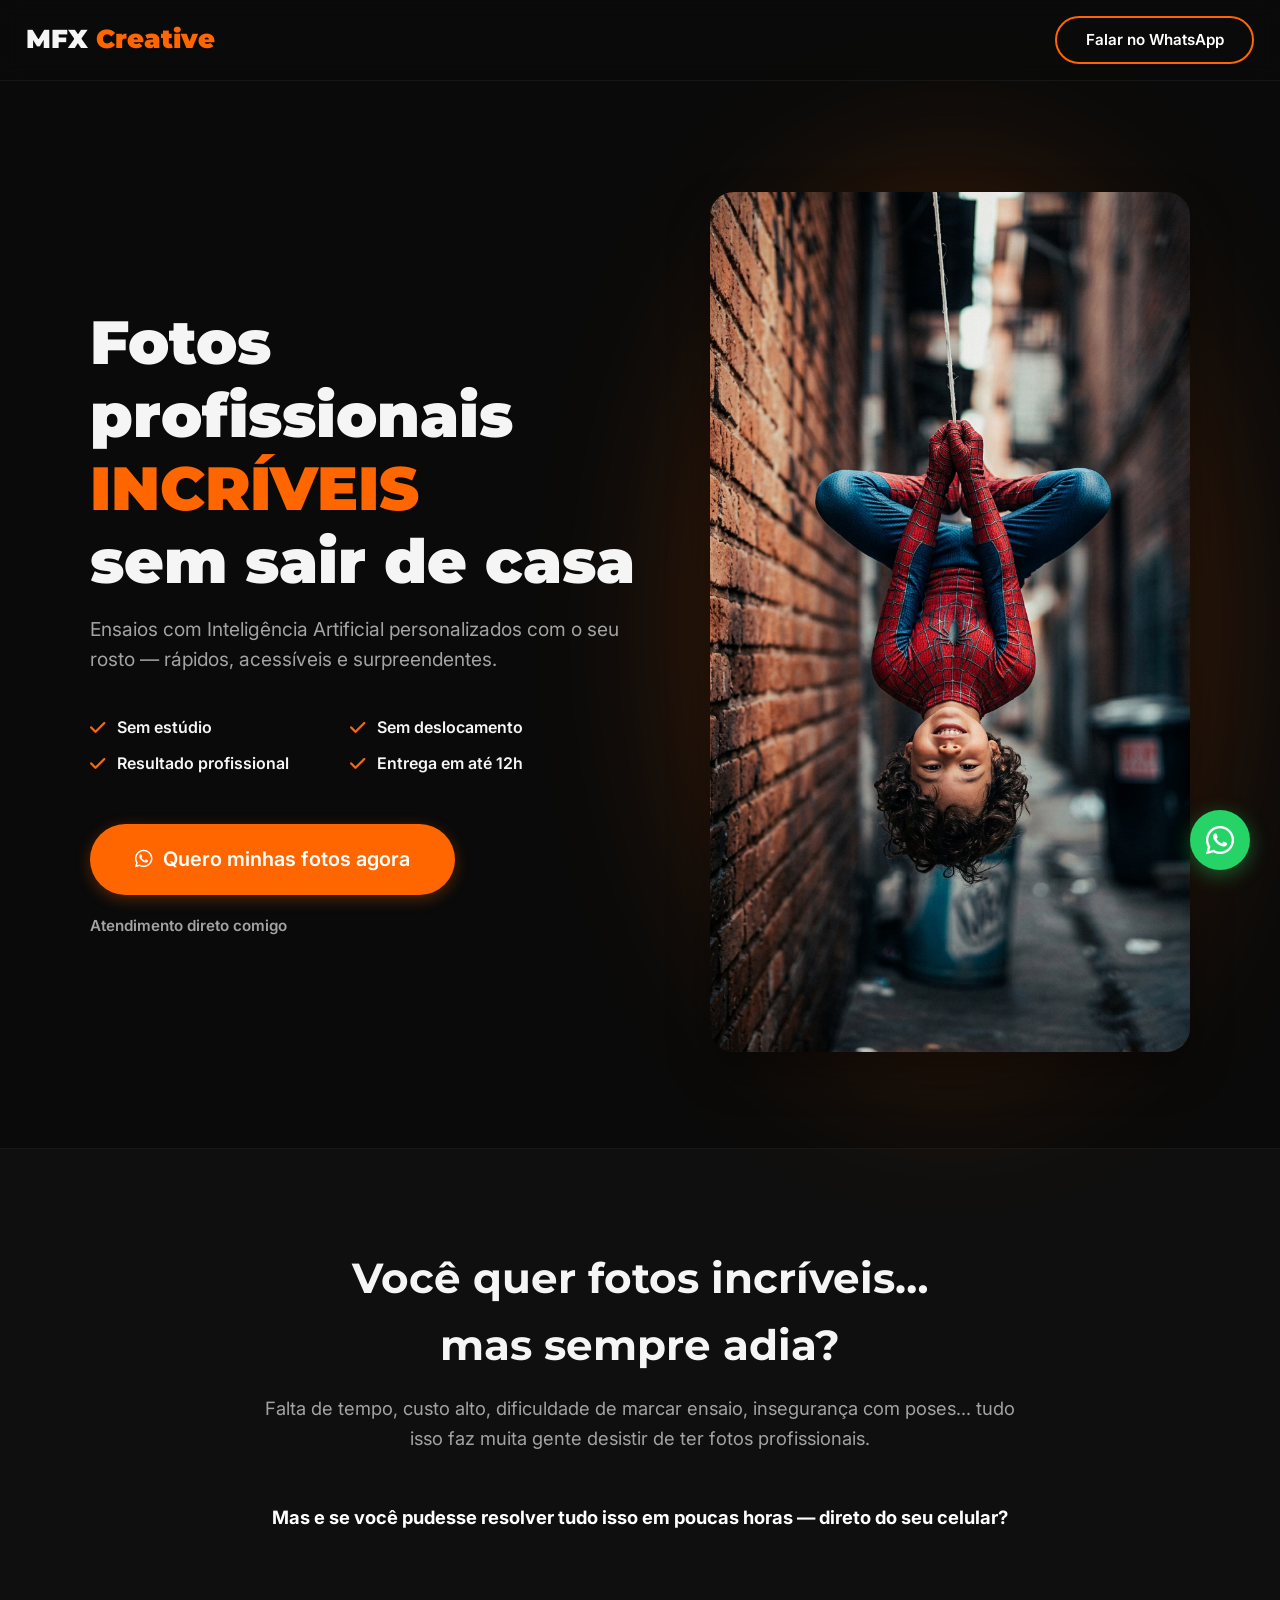
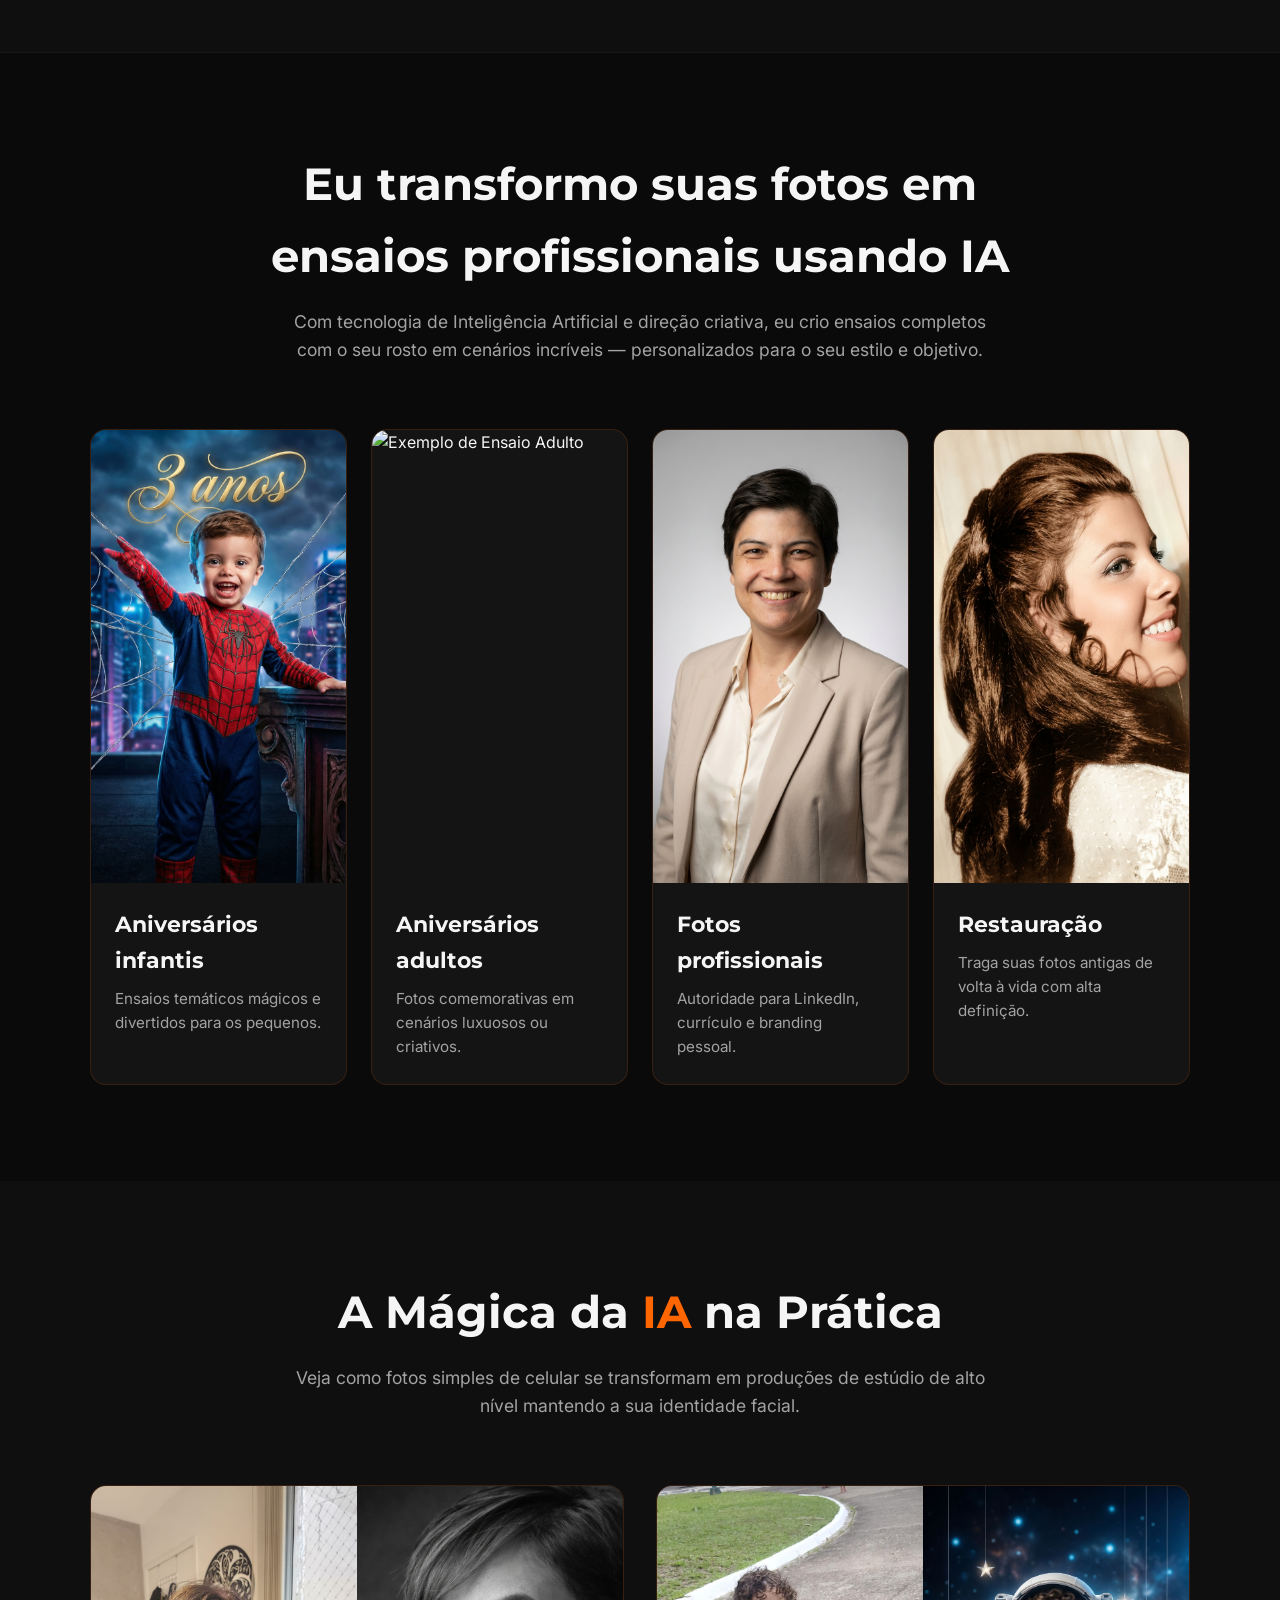
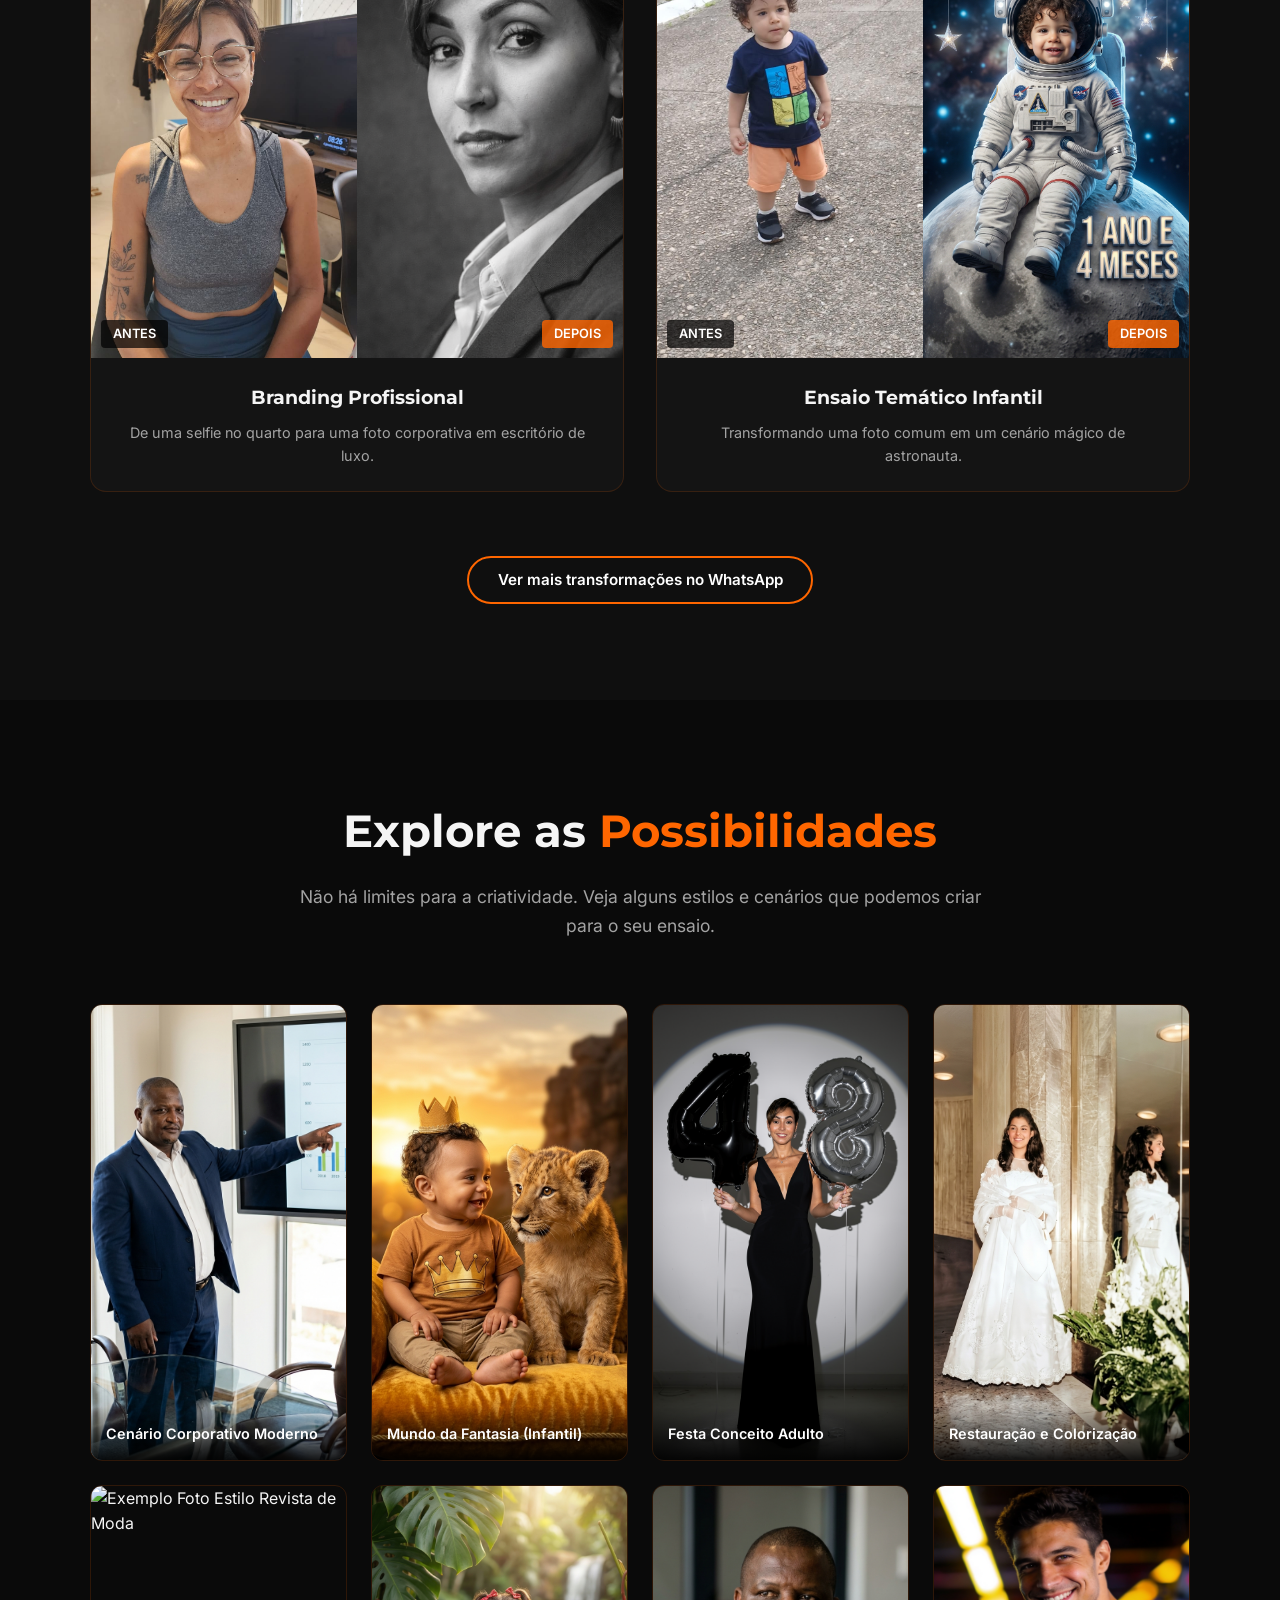
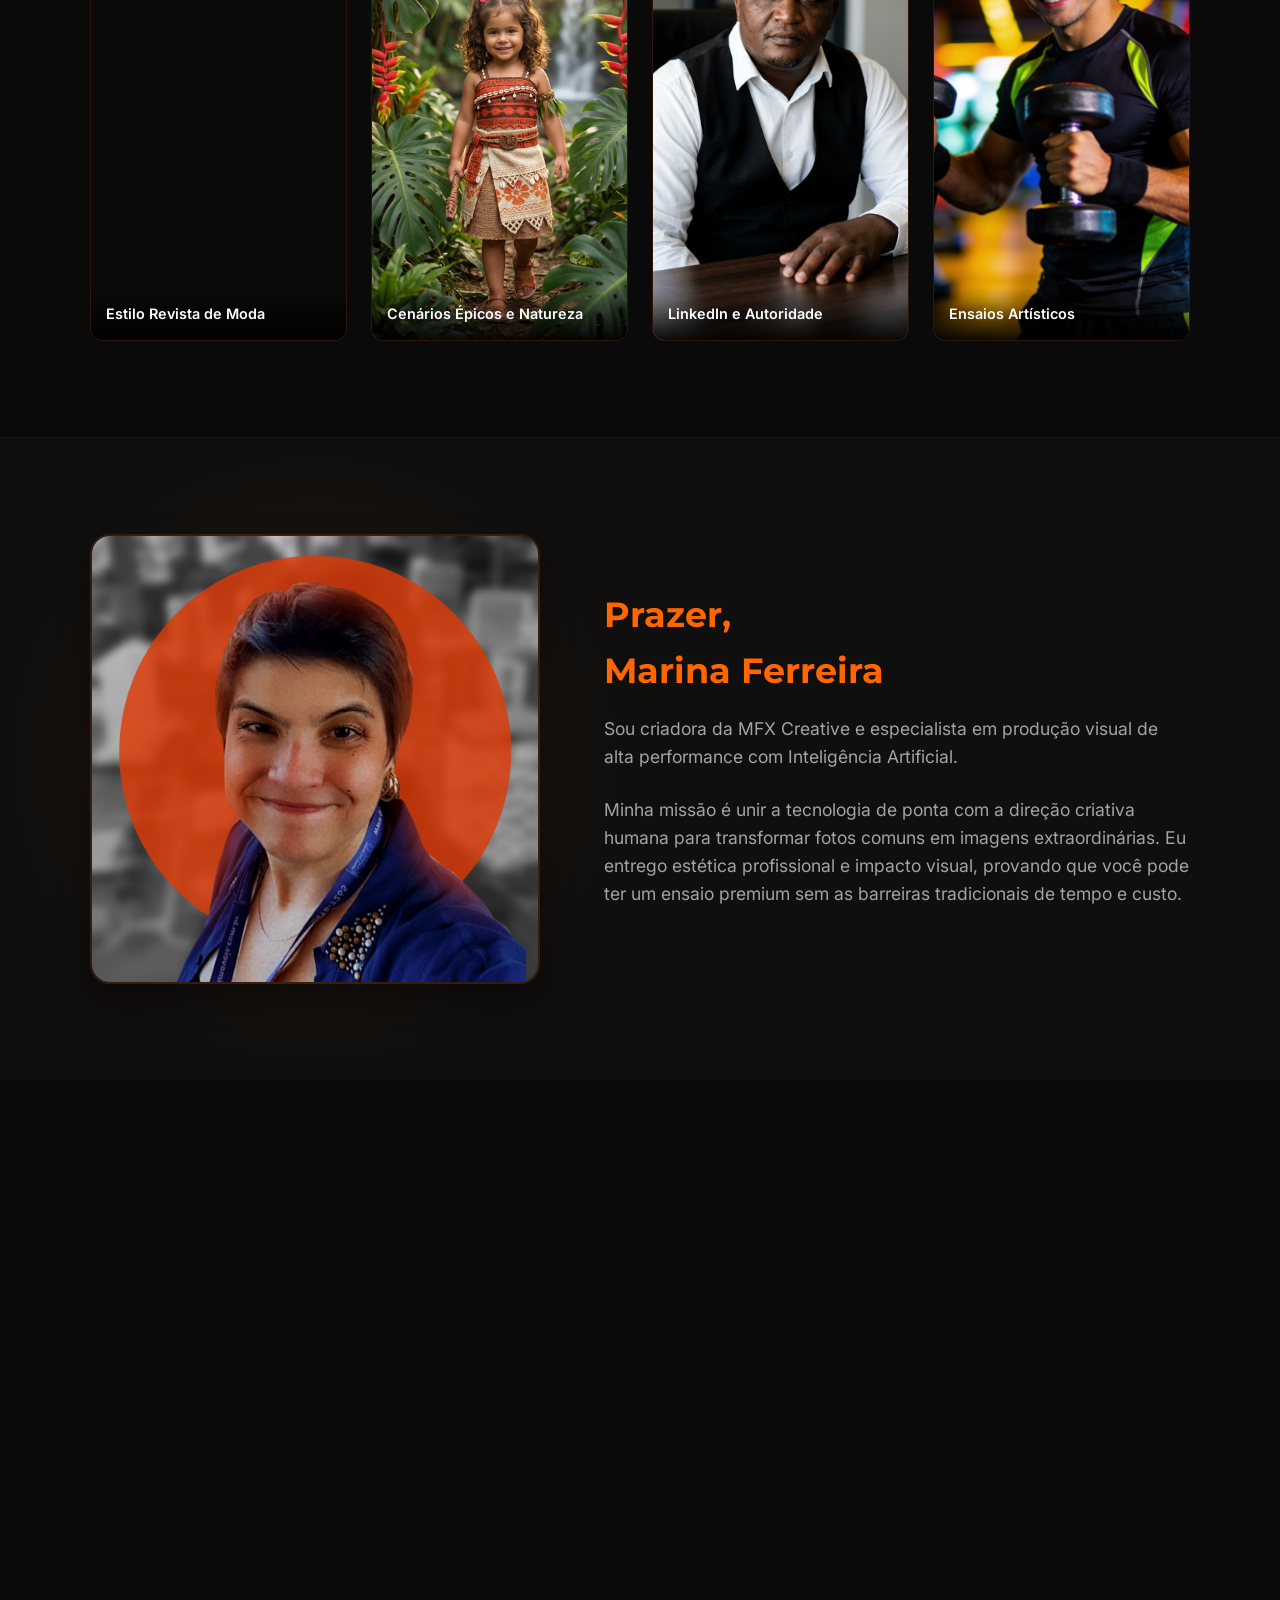
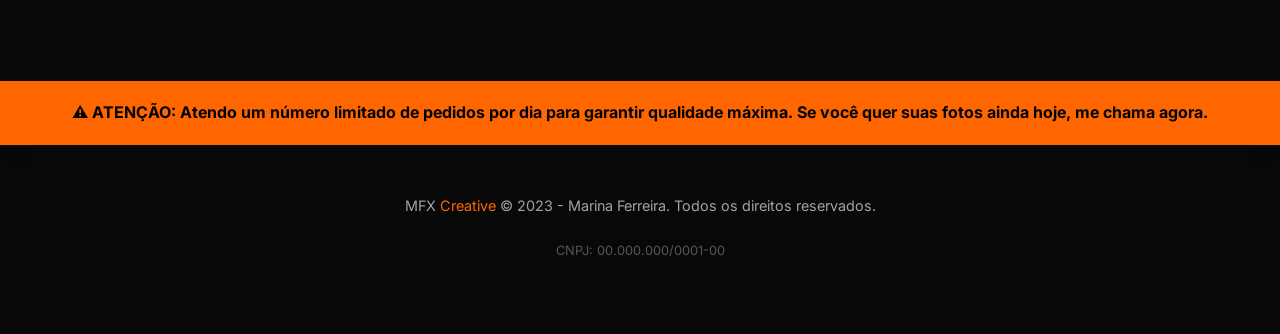
==== commit 03ac6bf8: "Update index.html" ====
--- a/index.html
+++ b/index.html
@@ -337,7 +337,7 @@
         </div>
         <div class="hero-image">
             <div class="circle-glow"></div>
-            <img src="C:\Users\mafer\OneDrive\Documentos\mfxcreativee\assets\images\hf_20260305_194052_c094a9b4-3aef-4dd9-8b37-e10cc59bb0af.png" alt="Marina Ferreira - Fotografia IA">
+            <img src="assets\images\hf_20260305_194052_c094a9b4-3aef-4dd9-8b37-e10cc59bb0af.png" alt="Marina Ferreira - Fotografia IA">
         </div>
     </section>
 
@@ -357,7 +357,7 @@
         <div class="services-grid">
             <div class="card">
                 <div class="card-img">
-                    <img src="C:\Users\mafer\OneDrive\Documentos\mfxcreativee\assets\images\hf_20260223_162113_4d4a3b14-ebbf-4306-a676-aa3a521dc9c4.jpeg" alt="Exemplo de Ensaio Infantil">
+                    <img src="assets\images\hf_20260223_162113_4d4a3b14-ebbf-4306-a676-aa3a521dc9c4.jpeg" alt="Exemplo de Ensaio Infantil">
                 </div>
                 <div class="card-content">
                     <h3>Aniversários infantis</h3>
@@ -367,7 +367,7 @@
             
             <div class="card">
                 <div class="card-img">
-                    <img src="C:\Users\mafer\OneDrive\Documentos\mfxcreativee\assets\images\hf_20260216_131849_d8bd5e26-fa68-4cb7-95e1-bcc71e66e600.png" alt="Exemplo de Ensaio Adulto">
+                    <img src="assets\images\hf_20260216_131849_d8bd5e26-fa68-4cb7-95e1-bcc71e66e600.png" alt="Exemplo de Ensaio Adulto">
                 </div>
                 <div class="card-content">
                     <h3>Aniversários adultos</h3>
@@ -377,7 +377,7 @@
 
             <div class="card">
                 <div class="card-img">
-                    <img src="C:\Users\mafer\OneDrive\Documentos\mfxcreativeezassets\images\25809778-03b2-459e-aba7-792c5b0d0d1b.png" alt="Exemplo de Foto Profissional">
+                    <img src="assets\images\25809778-03b2-459e-aba7-792c5b0d0d1b.png" alt="Exemplo de Foto Profissional">
                 </div>
                 <div class="card-content">
                     <h3>Fotos profissionais</h3>
@@ -387,7 +387,7 @@
 
             <div class="card">
                 <div class="card-img">
-                    <img src="C:\Users\mafer\OneDrive\Documentos\mfxcreativee\assets\images\hf_20260328_134653_4864f538-4b69-4f98-b456-41b30728576b.png" alt="Exemplo de Restauração de Fotos">
+                    <img src="assets\images\hf_20260328_134653_4864f538-4b69-4f98-b456-41b30728576b.png" alt="Exemplo de Restauração de Fotos">
                 </div>
                 <div class="card-content">
                     <h3>Restauração</h3>
@@ -406,11 +406,11 @@
                 <div class="comparison-item">
                     <div class="comparison-images">
                         <div class="comp-img">
-                            <img src="C:\Users\mafer\OneDrive\Documentos\mfxcreativee\assets\images\WhatsApp Image 2026-01-06 at 09.33.51.jpeg" alt="Foto antes IA profissional">
+                            <img src="assets\images\WhatsApp Image 2026-01-06 at 09.33.51.jpeg" alt="Foto antes IA profissional">
                             <span class="comp-label before-label">Antes</span>
                         </div>
                         <div class="comp-img">
-                            <img src="C:\Users\mafer\OneDrive\Documentos\mfxcreativee\assets\images\ChatGPT Image 6_02_2026, 18_31_14.png" alt="Foto depois IA profissional">
+                            <img src="assets\images\ChatGPT Image 6_02_2026, 18_31_14.png" alt="Foto depois IA profissional">
                             <span class="comp-label after-label">Depois</span>
                         </div>
                     </div>
@@ -423,11 +423,11 @@
                 <div class="comparison-item">
                     <div class="comparison-images">
                         <div class="comp-img">
-                            <img src="C:\Users\mafer\OneDrive\Documentos\mfxcreativee\assets\images\WhatsApp Image 2026-02-25 at 11.29.25.jpeg" alt="Foto antes IA infantil">
+                            <img src="assets\images\WhatsApp Image 2026-02-25 at 11.29.25.jpeg" alt="Foto antes IA infantil">
                             <span class="comp-label before-label">Antes</span>
                         </div>
                         <div class="comp-img">
-                            <img src="C:\Users\mafer\OneDrive\Documentos\mfxcreativee\assets\images\hf_20260225_133921_de5cf813-29a9-4da1-9fbc-3dfb66c0d5e5.jpeg" alt="Foto depois IA infantil">
+                            <img src="assets\images\hf_20260225_133921_de5cf813-29a9-4da1-9fbc-3dfb66c0d5e5.jpeg" alt="Foto depois IA infantil">
                             <span class="comp-label after-label">Depois</span>
                         </div>
                     </div>
@@ -453,35 +453,35 @@
 
             <div class="gallery-grid">
                 <div class="gallery-item">
-                    <img src="C:\Users\mafer\OneDrive\Documentos\mfxcreativee\assets\images\hf_20260211_210024_9b13fa86-46ad-4605-a826-61de135894a2.jpeg" alt="Exemplo Fotografia IA Profissional">
+                    <img src="assets\images\hf_20260211_210024_9b13fa86-46ad-4605-a826-61de135894a2.jpeg" alt="Exemplo Fotografia IA Profissional">
                     <div class="gallery-desc">Cenário Corporativo Moderno</div>
                 </div>
                 <div class="gallery-item">
-                    <img src="C:\Users\mafer\OneDrive\Documentos\mfxcreativee\assets\images\hf_20260328_111710_5382f0c3-4660-4333-9204-129ea9d5c101.png" alt="Exemplo Fotografia IA Infantil Fantasia">
+                    <img src="assets\images\hf_20260328_111710_5382f0c3-4660-4333-9204-129ea9d5c101.png" alt="Exemplo Fotografia IA Infantil Fantasia">
                     <div class="gallery-desc">Mundo da Fantasia (Infantil)</div>
                 </div>
                 <div class="gallery-item">
-                    <img src="C:\Users\mafer\OneDrive\Documentos\mfxcreativee\assets\images\hf_20260213_221931_cc6157ff-0544-4710-8326-7da44aa6cbec.png" alt="Exemplo Fotografia IA Aniversário Adulto">
+                    <img src="assets\images\hf_20260213_221931_cc6157ff-0544-4710-8326-7da44aa6cbec.png" alt="Exemplo Fotografia IA Aniversário Adulto">
                     <div class="gallery-desc">Festa Conceito Adulto</div>
                 </div>
                 <div class="gallery-item">
-                    <img src="C:\Users\mafer\OneDrive\Documentos\mfxcreativee\assets\images\hf_20260328_134813_2b5614a5-dfec-4505-b767-dd51c6b6f08a.png" alt="Exemplo Restauração de Foto Antiga">
+                    <img src="assets\images\hf_20260328_134813_2b5614a5-dfec-4505-b767-dd51c6b6f08a.png" alt="Exemplo Restauração de Foto Antiga">
                     <div class="gallery-desc">Restauração e Colorização</div>
                 </div>
                  <div class="gallery-item">
-                    <img src="C:\Users\mafer\OneDrive\Documentos\mfxcreativee\assets\images\hf_20260328_165247_f6ac2e9d-c811-404e-bf94-8ca3cfcd4c41.png" alt="Exemplo Foto Estilo Revista de Moda">
+                    <img src="assets\images\hf_20260328_165247_f6ac2e9d-c811-404e-bf94-8ca3cfcd4c41.png" alt="Exemplo Foto Estilo Revista de Moda">
                     <div class="gallery-desc">Estilo Revista de Moda</div>
                 </div>
                 <div class="gallery-item">
-                    <img src="C:\Users\mafer\OneDrive\Documentos\mfxcreativee\assets\images\hf_20260308_214032_0a2d65d6-2b15-4bff-84b6-f82fac6ff44b (1).jpeg" alt="Exemplo Foto em Cenário Épico/Natureza">
+                    <img src="assets\images\hf_20260308_214032_0a2d65d6-2b15-4bff-84b6-f82fac6ff44b (1).jpeg" alt="Exemplo Foto em Cenário Épico/Natureza">
                     <div class="gallery-desc">Cenários Épicos e Natureza</div>
                 </div>
                  <div class="gallery-item">
-                    <img src="C:\Users\mafer\OneDrive\Documentos\mfxcreativee\assets\images\hf_20260211_210315_f079bbcc-d77a-453d-aa52-eb8b1bbf7fb8.jpeg" alt="Exemplo Foto para LinkedIn Autoridade">
+                    <img src="assets\images\hf_20260211_210315_f079bbcc-d77a-453d-aa52-eb8b1bbf7fb8.jpeg" alt="Exemplo Foto para LinkedIn Autoridade">
                     <div class="gallery-desc">LinkedIn e Autoridade</div>
                 </div>
                 <div class="gallery-item">
-                    <img src="C:\Users\mafer\OneDrive\Documentos\mfxcreativee\assets\images\hf_20260209_212554_c433dea5-c1c7-40fd-a68d-cacd517e6236 (1).png" alt="Exemplo Foto Artística Criativa">
+                    <img src="assets\images\hf_20260209_212554_c433dea5-c1c7-40fd-a68d-cacd517e6236 (1).png" alt="Exemplo Foto Artística Criativa">
                     <div class="gallery-desc">Ensaios Artísticos</div>
                 </div>
             </div>
@@ -492,7 +492,7 @@
         <div class="container fade-in">
             <div class="about-content">
                 <div class="about-image">
-                    <img src="C:\Users\mafer\OneDrive\Documentos\mfxcreativee\assets\images\Workana Perfil 1.png" alt="Marina Ferreira MFX Creative - Especialista IA">
+                    <img src="assets\images\Workana Perfil 1.png" alt="Marina Ferreira MFX Creative - Especialista IA">
                 </div>
                 <div class="about-text">
                     <h2>Prazer,<br>Marina Ferreira</h2>
@@ -571,4 +571,4 @@
         });
     </script>
 </body>
-</html>+</html>
